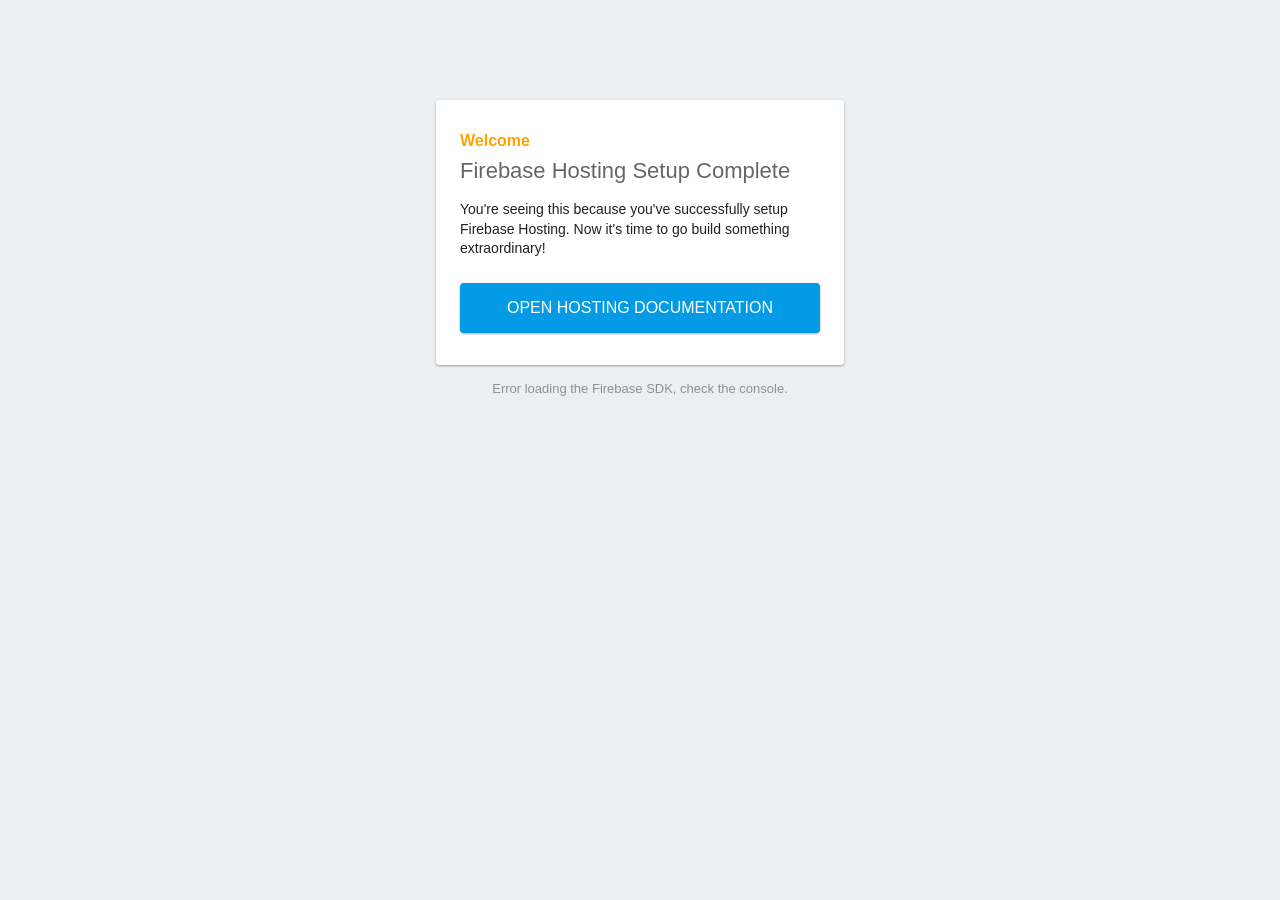
==== public/index.html @ 3ab003e4 "initialized firebase hosting" ====
<!DOCTYPE html>
<html>
  <head>
    <meta charset="utf-8">
    <meta name="viewport" content="width=device-width, initial-scale=1">
    <title>Welcome to Firebase Hosting</title>

    <!-- update the version number as needed -->
    <script defer src="/__/firebase/9.9.4/firebase-app-compat.js"></script>
    <!-- include only the Firebase features as you need -->
    <script defer src="/__/firebase/9.9.4/firebase-auth-compat.js"></script>
    <script defer src="/__/firebase/9.9.4/firebase-database-compat.js"></script>
    <script defer src="/__/firebase/9.9.4/firebase-firestore-compat.js"></script>
    <script defer src="/__/firebase/9.9.4/firebase-functions-compat.js"></script>
    <script defer src="/__/firebase/9.9.4/firebase-messaging-compat.js"></script>
    <script defer src="/__/firebase/9.9.4/firebase-storage-compat.js"></script>
    <script defer src="/__/firebase/9.9.4/firebase-analytics-compat.js"></script>
    <script defer src="/__/firebase/9.9.4/firebase-remote-config-compat.js"></script>
    <script defer src="/__/firebase/9.9.4/firebase-performance-compat.js"></script>
    <!-- 
      initialize the SDK after all desired features are loaded, set useEmulator to false
      to avoid connecting the SDK to running emulators.
    -->
    <script defer src="/__/firebase/init.js?useEmulator=true"></script>

    <style media="screen">
      body { background: #ECEFF1; color: rgba(0,0,0,0.87); font-family: Roboto, Helvetica, Arial, sans-serif; margin: 0; padding: 0; }
      #message { background: white; max-width: 360px; margin: 100px auto 16px; padding: 32px 24px; border-radius: 3px; }
      #message h2 { color: #ffa100; font-weight: bold; font-size: 16px; margin: 0 0 8px; }
      #message h1 { font-size: 22px; font-weight: 300; color: rgba(0,0,0,0.6); margin: 0 0 16px;}
      #message p { line-height: 140%; margin: 16px 0 24px; font-size: 14px; }
      #message a { display: block; text-align: center; background: #039be5; text-transform: uppercase; text-decoration: none; color: white; padding: 16px; border-radius: 4px; }
      #message, #message a { box-shadow: 0 1px 3px rgba(0,0,0,0.12), 0 1px 2px rgba(0,0,0,0.24); }
      #load { color: rgba(0,0,0,0.4); text-align: center; font-size: 13px; }
      @media (max-width: 600px) {
        body, #message { margin-top: 0; background: white; box-shadow: none; }
        body { border-top: 16px solid #ffa100; }
      }
    </style>
  </head>
  <body>
    <div id="message">
      <h2>Welcome</h2>
      <h1>Firebase Hosting Setup Complete</h1>
      <p>You're seeing this because you've successfully setup Firebase Hosting. Now it's time to go build something extraordinary!</p>
      <a target="_blank" href="https://firebase.google.com/docs/hosting/">Open Hosting Documentation</a>
    </div>
    <p id="load">Firebase SDK Loading&hellip;</p>

    <script>
      document.addEventListener('DOMContentLoaded', function() {
        const loadEl = document.querySelector('#load');
        // // 🔥🔥🔥🔥🔥🔥🔥🔥🔥🔥🔥🔥🔥🔥🔥🔥🔥🔥🔥🔥🔥🔥🔥🔥🔥🔥🔥🔥🔥🔥🔥
        // // The Firebase SDK is initialized and available here!
        //
        // firebase.auth().onAuthStateChanged(user => { });
        // firebase.database().ref('/path/to/ref').on('value', snapshot => { });
        // firebase.firestore().doc('/foo/bar').get().then(() => { });
        // firebase.functions().httpsCallable('yourFunction')().then(() => { });
        // firebase.messaging().requestPermission().then(() => { });
        // firebase.storage().ref('/path/to/ref').getDownloadURL().then(() => { });
        // firebase.analytics(); // call to activate
        // firebase.analytics().logEvent('tutorial_completed');
        // firebase.performance(); // call to activate
        //
        // // 🔥🔥🔥🔥🔥🔥🔥🔥🔥🔥🔥🔥🔥🔥🔥🔥🔥🔥🔥🔥🔥🔥🔥🔥🔥🔥🔥🔥🔥🔥🔥

        try {
          let app = firebase.app();
          let features = [
            'auth', 
            'database', 
            'firestore',
            'functions',
            'messaging', 
            'storage', 
            'analytics', 
            'remoteConfig',
            'performance',
          ].filter(feature => typeof app[feature] === 'function');
          loadEl.textContent = `Firebase SDK loaded with ${features.join(', ')}`;
        } catch (e) {
          console.error(e);
          loadEl.textContent = 'Error loading the Firebase SDK, check the console.';
        }
      });
    </script>
  </body>
</html>
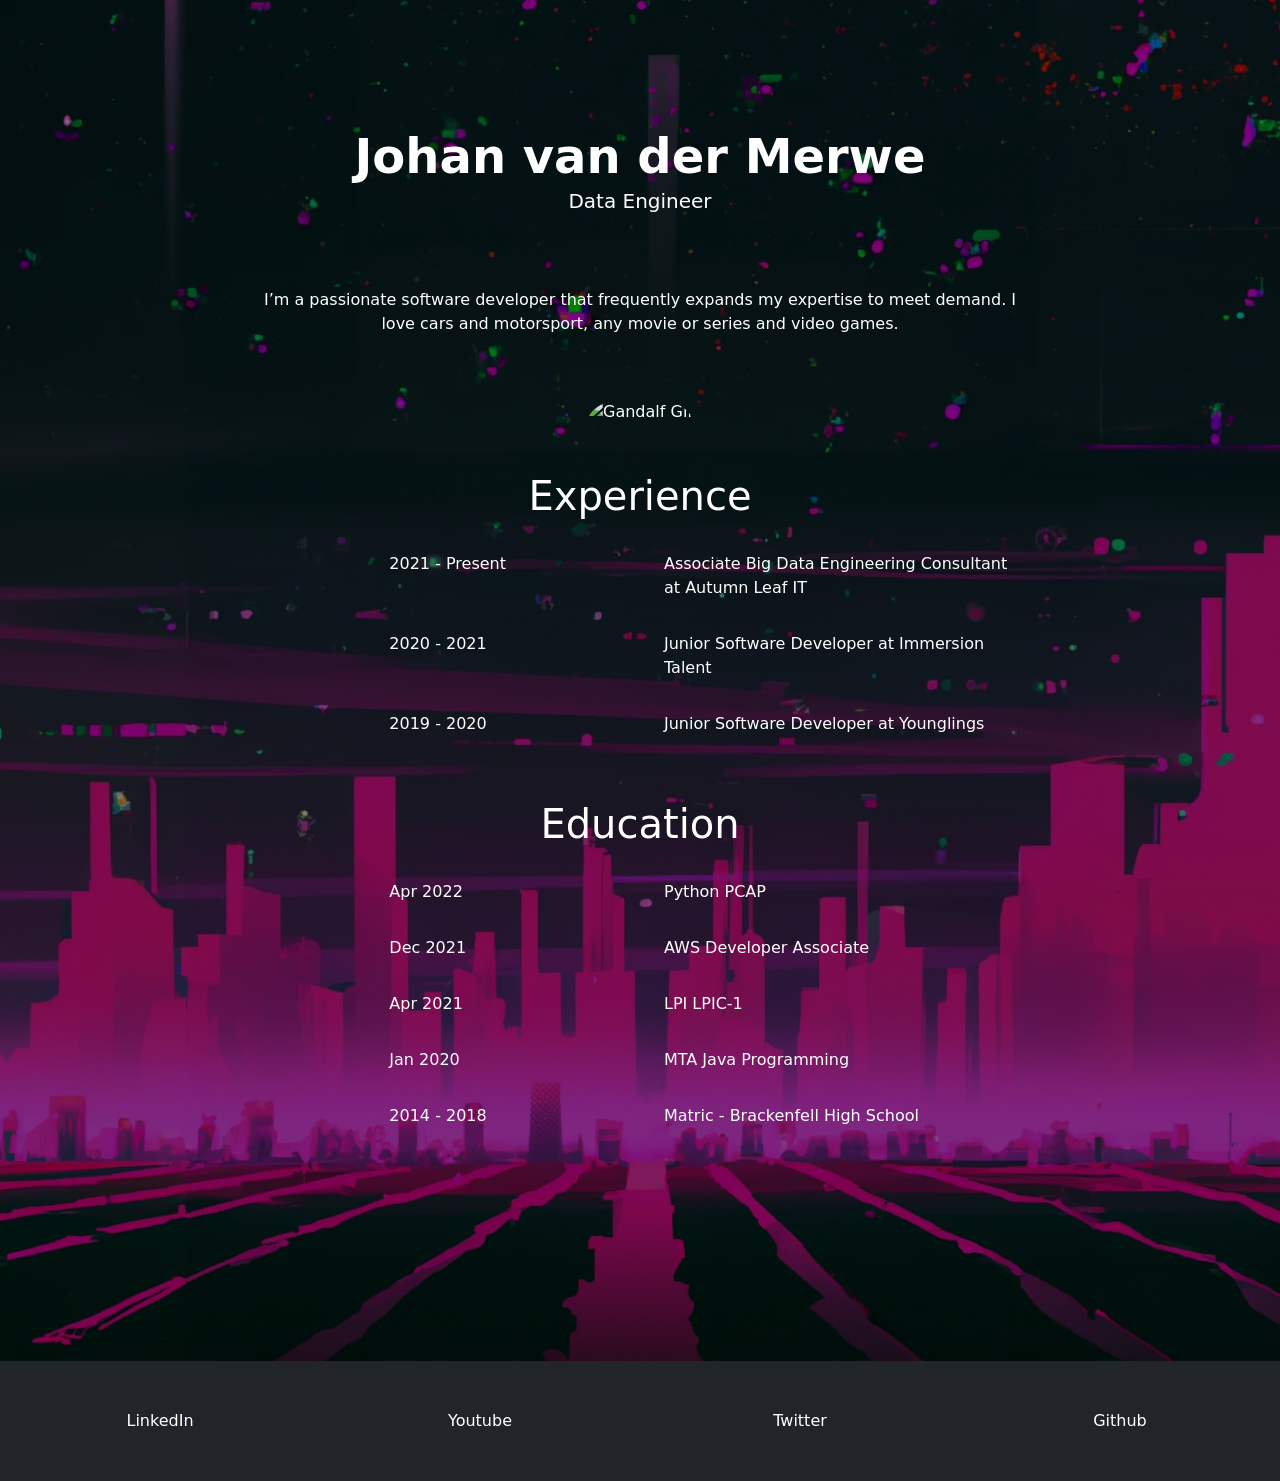
==== commit 9ede7ab6: "fixed type" ====
--- a/public/index.html
+++ b/public/index.html
@@ -1,89 +1,107 @@
 <!DOCTYPE html>
-<html>
-  <head>
-    <meta charset="utf-8">
-    <meta name="viewport" content="width=device-width, initial-scale=1">
-    <title>Welcome to Firebase Hosting</title>
+<html lang="en">
+<head>
+    <meta charset="UTF-8">
+    <!-- Bootstrap import -->
+    <link href="https://cdn.jsdelivr.net/npm/bootstrap@5.2.0/dist/css/bootstrap.min.css"
+          rel="stylesheet" integrity="sha384-gH2yIJqKdNHPEq0n4Mqa/HGKIhSkIHeL5AyhkYV8i59U5AR6csBvApHHNl/vI1Bx"
+          crossorigin="anonymous">
+    <link rel="stylesheet" type="text/css" href="./static/styles.css">
+    <title>Johan van der Merwe - Offical Website</title>
+</head>
+<body>
+<div class="hero-image text-white">
+    <!--Top Hero-->
+    <div class="container-fluid" style="max-width: 800px;">
+        <div class="row text-center">
+            <div class="col-12 display-5 fw-bold">Johan van der Merwe</div>
+            <div class="col-lg-6 mx-auto">
+                <p class="lead mb-4">Data Engineer</p>
+            </div>
+        </div>
+    </div>
 
-    <!-- update the version number as needed -->
-    <script defer src="/__/firebase/9.9.4/firebase-app-compat.js"></script>
-    <!-- include only the Firebase features as you need -->
-    <script defer src="/__/firebase/9.9.4/firebase-auth-compat.js"></script>
-    <script defer src="/__/firebase/9.9.4/firebase-database-compat.js"></script>
-    <script defer src="/__/firebase/9.9.4/firebase-firestore-compat.js"></script>
-    <script defer src="/__/firebase/9.9.4/firebase-functions-compat.js"></script>
-    <script defer src="/__/firebase/9.9.4/firebase-messaging-compat.js"></script>
-    <script defer src="/__/firebase/9.9.4/firebase-storage-compat.js"></script>
-    <script defer src="/__/firebase/9.9.4/firebase-analytics-compat.js"></script>
-    <script defer src="/__/firebase/9.9.4/firebase-remote-config-compat.js"></script>
-    <script defer src="/__/firebase/9.9.4/firebase-performance-compat.js"></script>
-    <!-- 
-      initialize the SDK after all desired features are loaded, set useEmulator to false
-      to avoid connecting the SDK to running emulators.
-    -->
-    <script defer src="/__/firebase/init.js?useEmulator=true"></script>
+    <!--About-->
+    <div class="container-fluid pt-5 text-center" style="max-width: 800px;">
+        <div class="row text-center">
+            <div class="col">
+                <p>
+                    I’m a passionate software developer that frequently expands my expertise to meet demand.
+                    I love cars and motorsport, any movie or series and video games.
+                </p>
+            </div>
+        </div>
+    </div>
 
-    <style media="screen">
-      body { background: #ECEFF1; color: rgba(0,0,0,0.87); font-family: Roboto, Helvetica, Arial, sans-serif; margin: 0; padding: 0; }
-      #message { background: white; max-width: 360px; margin: 100px auto 16px; padding: 32px 24px; border-radius: 3px; }
-      #message h2 { color: #ffa100; font-weight: bold; font-size: 16px; margin: 0 0 8px; }
-      #message h1 { font-size: 22px; font-weight: 300; color: rgba(0,0,0,0.6); margin: 0 0 16px;}
-      #message p { line-height: 140%; margin: 16px 0 24px; font-size: 14px; }
-      #message a { display: block; text-align: center; background: #039be5; text-transform: uppercase; text-decoration: none; color: white; padding: 16px; border-radius: 4px; }
-      #message, #message a { box-shadow: 0 1px 3px rgba(0,0,0,0.12), 0 1px 2px rgba(0,0,0,0.24); }
-      #load { color: rgba(0,0,0,0.4); text-align: center; font-size: 13px; }
-      @media (max-width: 600px) {
-        body, #message { margin-top: 0; background: white; box-shadow: none; }
-        body { border-top: 16px solid #ffa100; }
-      }
-    </style>
-  </head>
-  <body>
-    <div id="message">
-      <h2>Welcome</h2>
-      <h1>Firebase Hosting Setup Complete</h1>
-      <p>You're seeing this because you've successfully setup Firebase Hosting. Now it's time to go build something extraordinary!</p>
-      <a target="_blank" href="https://firebase.google.com/docs/hosting/">Open Hosting Documentation</a>
+    <!--Experience-->
+    <div class="container-fluid text-center mx-auto pt-5" style="max-width: 800px;">
+        <!--Gif-->
+        <img class="rounded-circle pb-5" src="https://c.tenor.com/HgMN6jicrAYAAAAC/gandalf-ian-mc-kellen.gif" alt="Gandalf Gif">
+
+        <div class="row">
+            <div class="col"><h1 class="text-center">Experience</h1></div>
+        </div>
+        <div class="row justify-content-center gx-5 gy-3 mt-2">
+            <div class="col-lg-2"></div>
+            <div class="col-lg-4"><p>2021 - Present</p></div>
+            <div class="col-lg-6"><p>Associate Big Data Engineering Consultant at Autumn Leaf IT</p></div>
+            <div class="col-lg-2"></div>
+            <div class="col-lg-4"><p>2020 - 2021</p></div>
+            <div class="col-lg-6"><p>Junior Software Developer at Immersion Talent</p></div>
+            <div class="col-lg-2"></div>
+            <div class="col-lg-4"><p>2019 - 2020</p></div>
+            <div class="col-lg-6"><p>Junior Software Developer at Younglings</p></div>
+        </div>
     </div>
-    <p id="load">Firebase SDK Loading&hellip;</p>
 
-    <script>
-      document.addEventListener('DOMContentLoaded', function() {
-        const loadEl = document.querySelector('#load');
-        // // 🔥🔥🔥🔥🔥🔥🔥🔥🔥🔥🔥🔥🔥🔥🔥🔥🔥🔥🔥🔥🔥🔥🔥🔥🔥🔥🔥🔥🔥🔥🔥
-        // // The Firebase SDK is initialized and available here!
-        //
-        // firebase.auth().onAuthStateChanged(user => { });
-        // firebase.database().ref('/path/to/ref').on('value', snapshot => { });
-        // firebase.firestore().doc('/foo/bar').get().then(() => { });
-        // firebase.functions().httpsCallable('yourFunction')().then(() => { });
-        // firebase.messaging().requestPermission().then(() => { });
-        // firebase.storage().ref('/path/to/ref').getDownloadURL().then(() => { });
-        // firebase.analytics(); // call to activate
-        // firebase.analytics().logEvent('tutorial_completed');
-        // firebase.performance(); // call to activate
-        //
-        // // 🔥🔥🔥🔥🔥🔥🔥🔥🔥🔥🔥🔥🔥🔥🔥🔥🔥🔥🔥🔥🔥🔥🔥🔥🔥🔥🔥🔥🔥🔥🔥
+    <!--Education-->
+    <div class="container-fluid text-center mx-auto pt-5" style="max-width: 800px;">
+        <div class="row">
+            <div class="col"><h1 class="text-center">Education</h1></div>
+        </div>
+        <div class="row justify-content-center gx-5 gy-3 mt-2">
+            <div class="col-lg-2"></div>
+            <div class="col-lg-4"><p>Apr 2022</p></div>
+            <div class="col-lg-6"><p>Python PCAP</p></div>
+            <div class="col-lg-2"></div>
+            <div class="col-lg-4"><p>Dec 2021</p></div>
+            <div class="col-lg-6"><p>AWS Developer Associate</p></div>
+            <div class="col-lg-2"></div>
+            <div class="col-lg-4"><p>Apr 2021</p></div>
+            <div class="col-lg-6"><p>LPI LPIC-1</p></div>
+            <div class="col-lg-2"></div>
+            <div class="col-lg-4"><p>Jan 2020</p></div>
+            <div class="col-lg-6"><p>MTA Java Programming</p></div>
+            <div class="col-lg-2"></div>
+            <div class="col-lg-4"><p>2014 - 2018</p></div>
+            <div class="col-lg-6"><p>Matric - Brackenfell High School</p></div>
+        </div>
+    </div>
+</div>
 
-        try {
-          let app = firebase.app();
-          let features = [
-            'auth', 
-            'database', 
-            'firestore',
-            'functions',
-            'messaging', 
-            'storage', 
-            'analytics', 
-            'remoteConfig',
-            'performance',
-          ].filter(feature => typeof app[feature] === 'function');
-          loadEl.textContent = `Firebase SDK loaded with ${features.join(', ')}`;
-        } catch (e) {
-          console.error(e);
-          loadEl.textContent = 'Error loading the Firebase SDK, check the console.';
-        }
-      });
-    </script>
-  </body>
-</html>
+<!--Footer-->
+<div class="container-fluid bg-dark text-white">
+    <footer class="justify-content-center py-5">
+        <div class="row justify-content-center text-center">
+            <div class="col" data-bs-toggle="tooltip" title="LinkedIn">LinkedIn</div>
+            <div class="col" data-bs-toggle="tooltip" title="Youtube">Youtube</div>
+            <div class="col" data-bs-toggle="tooltip" title="Twitter">Twitter</div>
+            <div class="col" data-bs-toggle="tooltip" title="Github">Github</div>
+        </div>
+    </footer>
+</div>
+
+<!--Tooltips-->
+<script>
+var tooltipTriggerList = [].slice.call(document.querySelectorAll('[data-bs-toggle="tooltip"]'))
+var tooltipList = tooltipTriggerList.map(function (tooltipTriggerEl) {
+  return new bootstrap.Tooltip(tooltipTriggerEl)
+})
+</script>
+<!-- Bootstrap import -->
+<script src="https://cdn.jsdelivr.net/npm/bootstrap@5.2.0/dist/js/bootstrap.bundle.min.js"
+        integrity="sha384-A3rJD856KowSb7dwlZdYEkO39Gagi7vIsF0jrRAoQmDKKtQBHUuLZ9AsSv4jD4Xa"
+        crossorigin="anonymous">
+</script>
+</body>
+</html>
--- a/public/static/styles.css
+++ b/public/static/styles.css
@@ -0,0 +1,17 @@
+body{
+    height: 100%;
+}
+
+.hero-image{
+    background-image: linear-gradient(rgba(0, 0, 0, 0.5), rgba(0, 0, 0, 0.5)), url("DALL·E 2022-08-31 23.14.05.png");
+    padding-top: 10%;
+    padding-bottom: 17%;
+    background-size: cover;
+    background-repeat: no-repeat;
+    background-position: center;
+}
+
+@media only screen and (min-width: 992px) {
+.row{
+    text-align: left;
+}
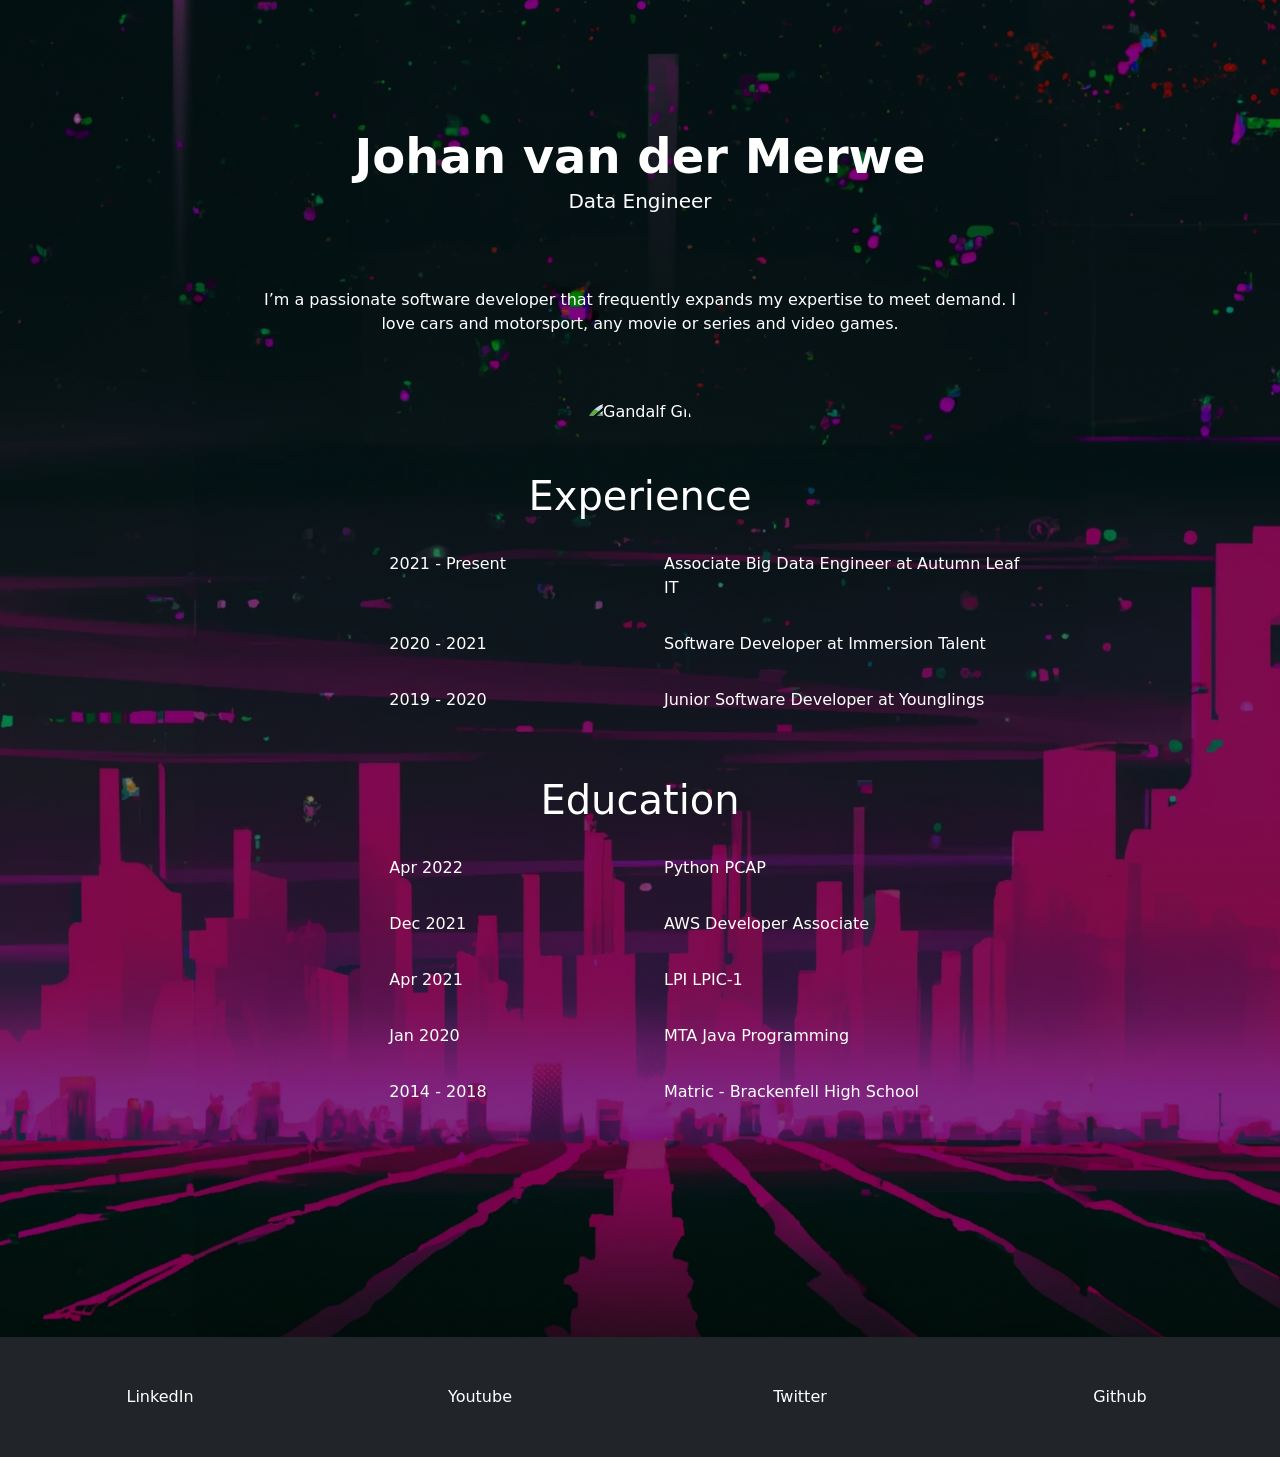
==== commit fb9a0dd3: "Updated some text" ====
--- a/public/index.html
+++ b/public/index.html
@@ -44,10 +44,10 @@
         <div class="row justify-content-center gx-5 gy-3 mt-2">
             <div class="col-lg-2"></div>
             <div class="col-lg-4"><p>2021 - Present</p></div>
-            <div class="col-lg-6"><p>Associate Big Data Engineering Consultant at Autumn Leaf IT</p></div>
+            <div class="col-lg-6"><p>Associate Big Data Engineer at Autumn Leaf IT</p></div>
             <div class="col-lg-2"></div>
             <div class="col-lg-4"><p>2020 - 2021</p></div>
-            <div class="col-lg-6"><p>Junior Software Developer at Immersion Talent</p></div>
+            <div class="col-lg-6"><p>Software Developer at Immersion Talent</p></div>
             <div class="col-lg-2"></div>
             <div class="col-lg-4"><p>2019 - 2020</p></div>
             <div class="col-lg-6"><p>Junior Software Developer at Younglings</p></div>
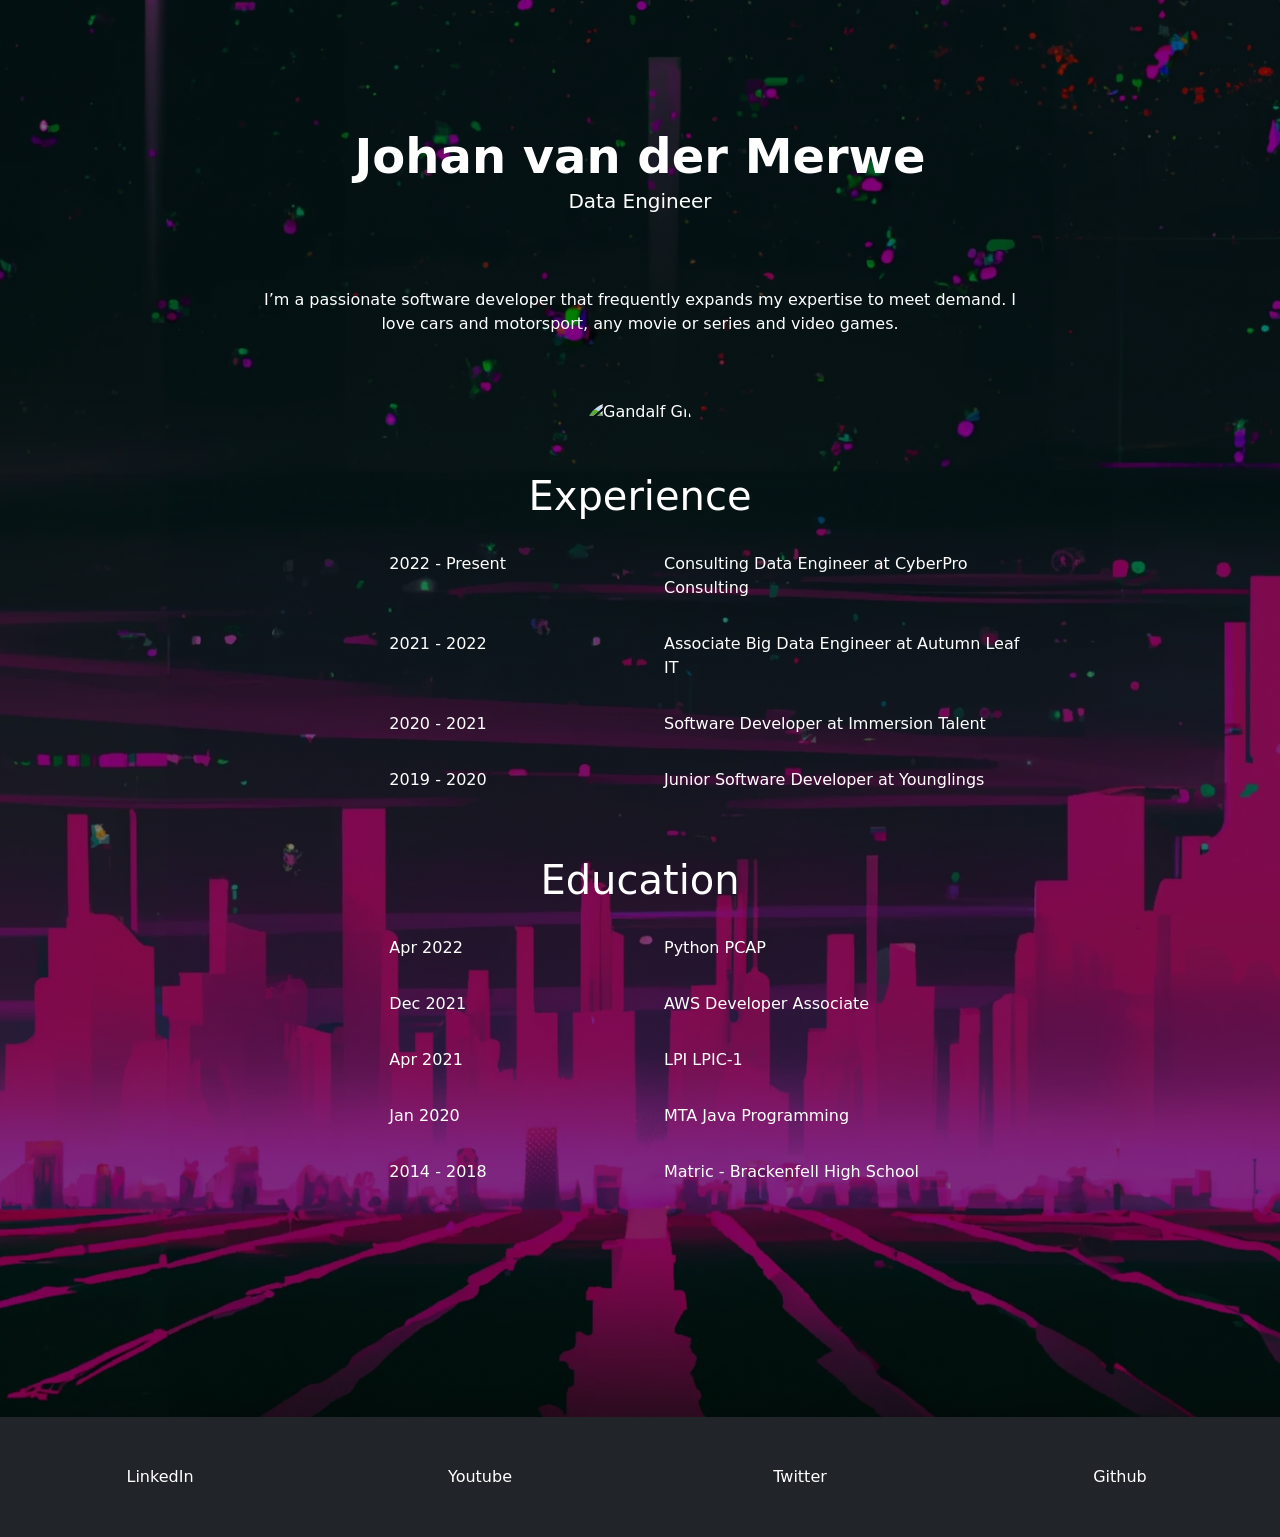
==== commit 8846b5bc: "Updated job experience and added links to footer" ====
--- a/public/index.html
+++ b/public/index.html
@@ -43,7 +43,10 @@
         </div>
         <div class="row justify-content-center gx-5 gy-3 mt-2">
             <div class="col-lg-2"></div>
-            <div class="col-lg-4"><p>2021 - Present</p></div>
+            <div class="col-lg-4"><p>2022 - Present</p></div>
+            <div class="col-lg-6"><p>Consulting Data Engineer at CyberPro Consulting</p></div>
+            <div class="col-lg-2"></div>
+            <div class="col-lg-4"><p>2021 - 2022</p></div>
             <div class="col-lg-6"><p>Associate Big Data Engineer at Autumn Leaf IT</p></div>
             <div class="col-lg-2"></div>
             <div class="col-lg-4"><p>2020 - 2021</p></div>
@@ -83,10 +86,10 @@
 <div class="container-fluid bg-dark text-white">
     <footer class="justify-content-center py-5">
         <div class="row justify-content-center text-center">
-            <div class="col" data-bs-toggle="tooltip" title="LinkedIn">LinkedIn</div>
+            <div class="col" data-bs-toggle="tooltip" title="LinkedIn" href="https://www.linkedin.com/in/johan-van-der-merwe-25a3b018b">LinkedIn</div>
             <div class="col" data-bs-toggle="tooltip" title="Youtube">Youtube</div>
             <div class="col" data-bs-toggle="tooltip" title="Twitter">Twitter</div>
-            <div class="col" data-bs-toggle="tooltip" title="Github">Github</div>
+            <div class="col" data-bs-toggle="tooltip" title="Github" href="https://github.com/AppelKoos">Github</div>
         </div>
     </footer>
 </div>
